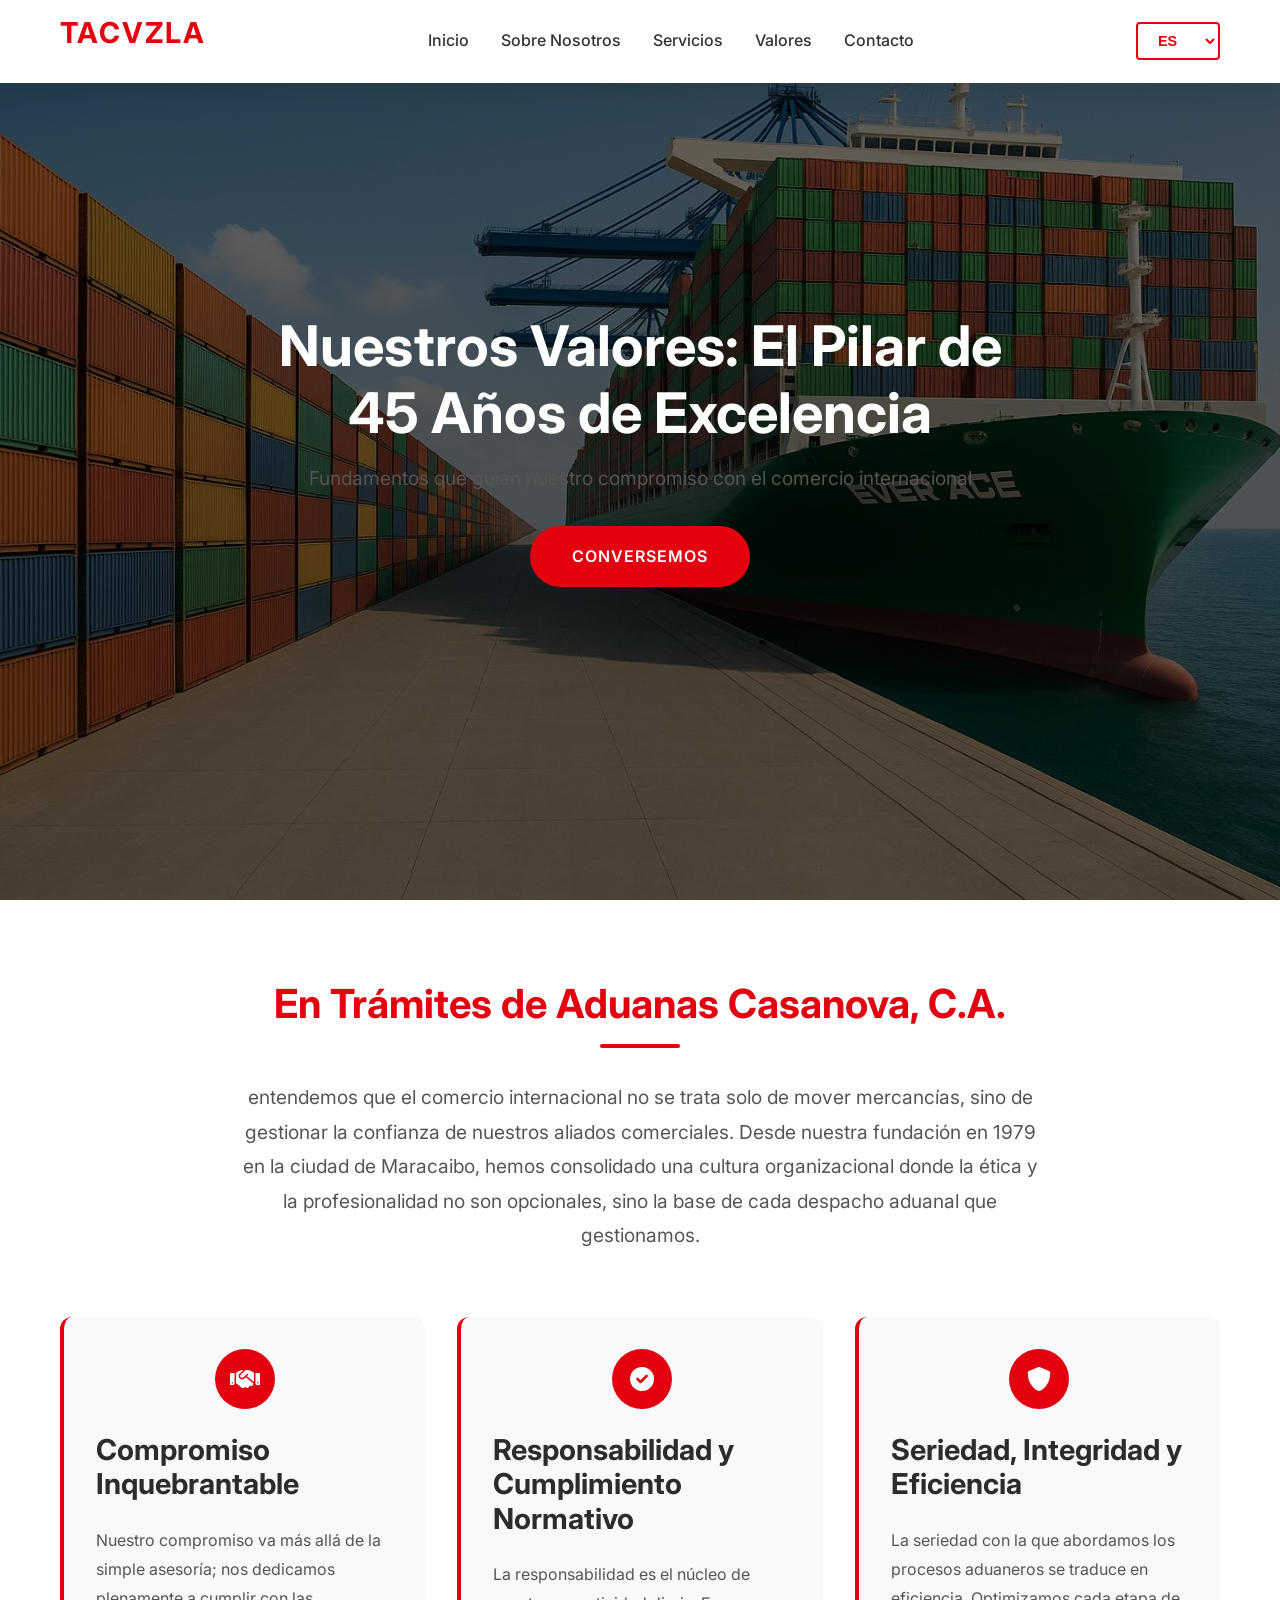
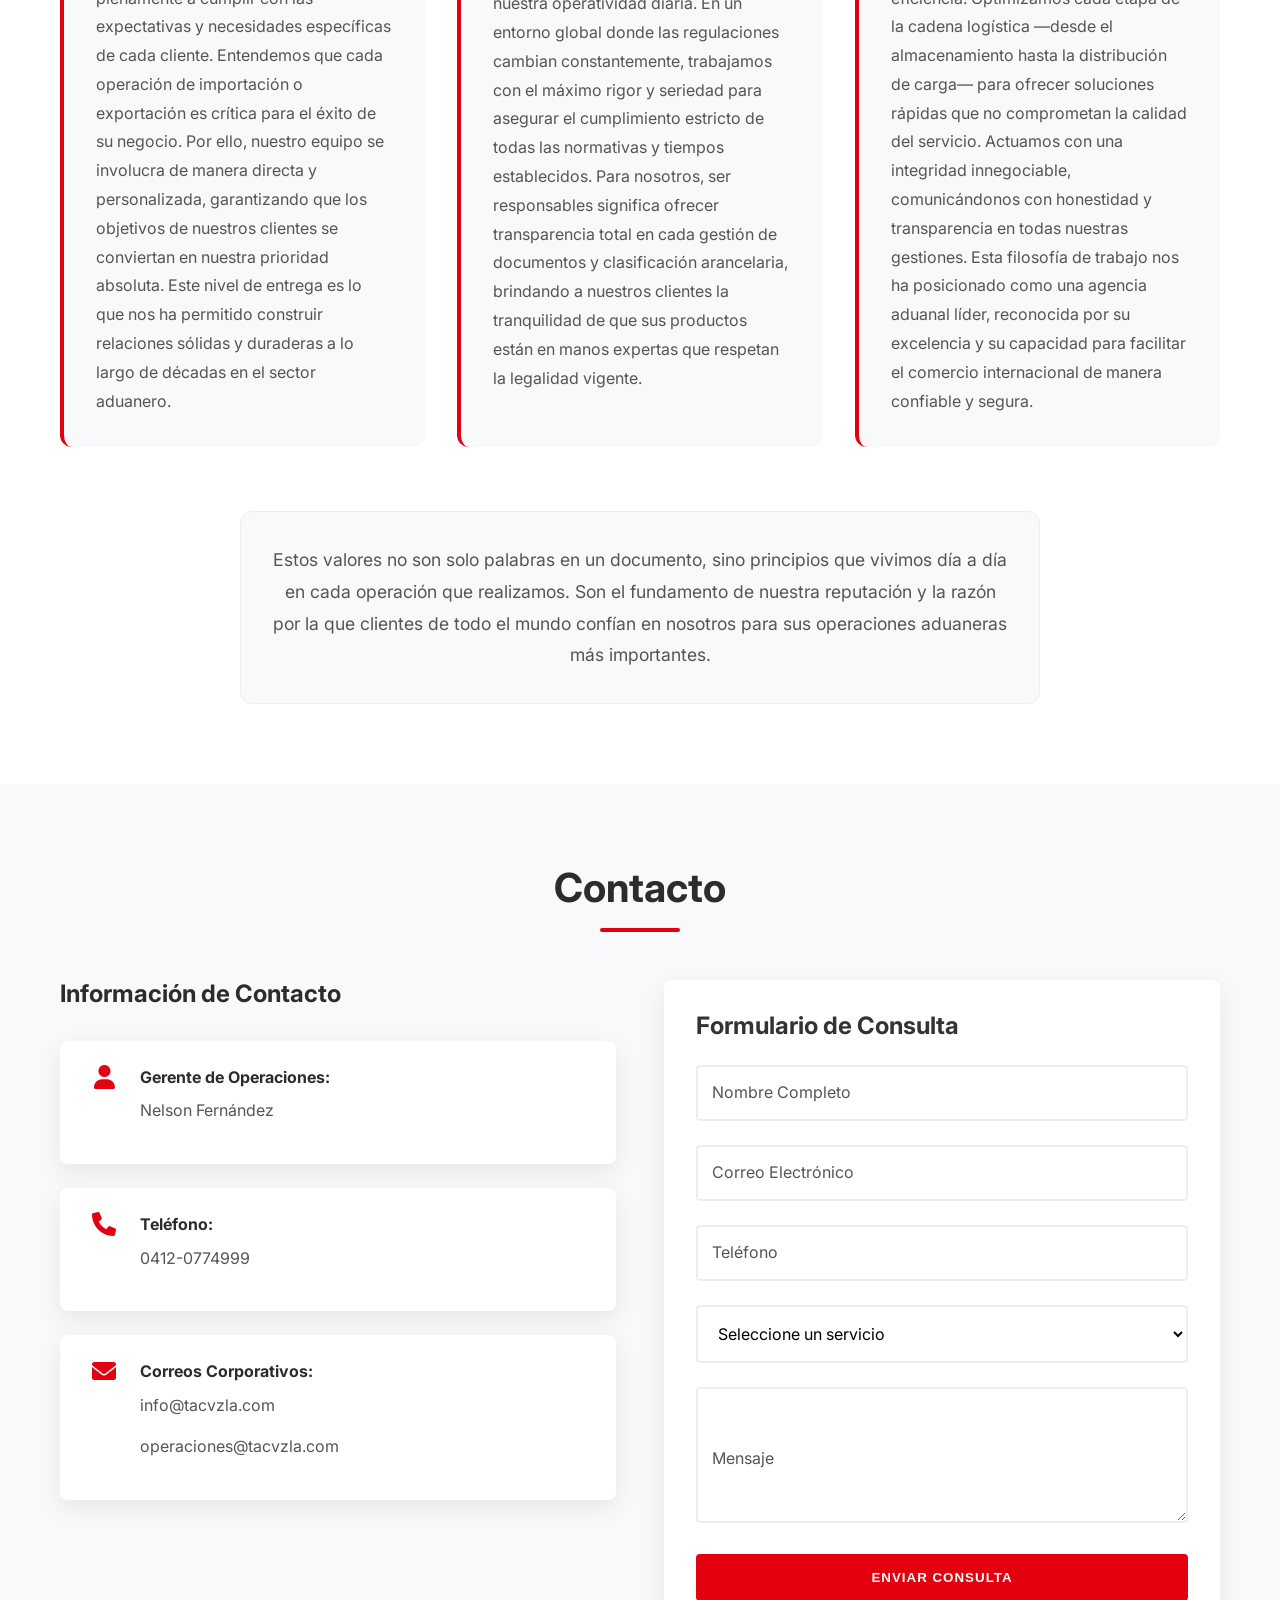
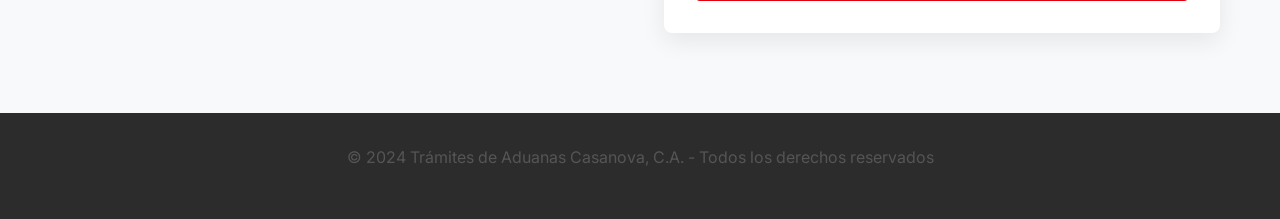
==== valores.html @ 2290479c "feat: add initial website implementation including core pages, styles, scripts, and assets." ====
<!DOCTYPE html>
<html lang="es">
<head>
    <meta charset="UTF-8">
    <meta name="viewport" content="width=device-width, initial-scale=1.0">
    <title>Nuestros Valores - Trámites de Aduanas Casanova, C.A.</title>
    <link rel="stylesheet" href="styles.css">
    <link href="https://fonts.googleapis.com/css2?family=Inter:wght@300;400;500;600;700&family=Noto+Sans+SC:wght@300;400;500;600;700&display=swap" rel="stylesheet">
    <link rel="stylesheet" href="https://cdnjs.cloudflare.com/ajax/libs/font-awesome/6.0.0/css/all.min.css">
</head>
<body>
    <!-- Header -->
    <header>
        <div class="container">
            <div class="logo">
                <h1>TACVZLA</h1>
            </div>
            <nav>
                <ul>
                    <li><a href="index.html">Inicio</a></li>
                    <li><a href="index.html#about">Sobre Nosotros</a></li>
                    <li><a href="index.html#services">Servicios</a></li>
                    <li><a href="valores.html" class="active">Valores</a></li>
                    <li><a href="index.html#contact">Contacto</a></li>
                </ul>
            </nav>
            <div class="language-selector">
                <select id="language-select">
                    <option value="es">ES</option>
                    <option value="en">EN</option>
                    <option value="zh">中文</option>
                </select>
            </div>
        </div>
    </header>

    <!-- Hero Section -->
    <section id="hero" class="hero">
        <!-- Background image layers for sliding effect -->
        <div class="hero-bg-layer active" style="background-image: url('img/hero01.jpg');"></div>
        <div class="hero-bg-layer next" style="background-image: url('img/hero02.jpg');"></div>
        <div class="hero-bg-layer" style="background-image: url('img/hero03.webp');"></div>
        
        <div class="hero-content">
            <h1 class="hero-title">Nuestros Valores: El Pilar de 45 Años de Excelencia</h1>
            <p class="hero-subtitle">Fundamentos que guían nuestro compromiso con el comercio internacional</p>
            <a href="index.html#contact" class="cta-button">Conversemos</a>
        </div>
    </section>

    <!-- Values Content Section -->
    <section id="values-content" class="values-content">
        <div class="container">
            <div class="values-intro">
                <h2>En Trámites de Aduanas Casanova, C.A.</h2>
                <p>entendemos que el comercio internacional no se trata solo de mover mercancías, sino de gestionar la confianza de nuestros aliados comerciales. Desde nuestra fundación en 1979 en la ciudad de Maracaibo, hemos consolidado una cultura organizacional donde la ética y la profesionalidad no son opcionales, sino la base de cada despacho aduanal que gestionamos.</p>
            </div>

            <div class="values-grid">
                <div class="value-card">
                    <div class="card-icon">
                        <i class="fas fa-handshake"></i>
                    </div>
                    <h3>Compromiso Inquebrantable</h3>
                    <p>Nuestro compromiso va más allá de la simple asesoría; nos dedicamos plenamente a cumplir con las expectativas y necesidades específicas de cada cliente. Entendemos que cada operación de importación o exportación es crítica para el éxito de su negocio. Por ello, nuestro equipo se involucra de manera directa y personalizada, garantizando que los objetivos de nuestros clientes se conviertan en nuestra prioridad absoluta. Este nivel de entrega es lo que nos ha permitido construir relaciones sólidas y duraderas a lo largo de décadas en el sector aduanero.</p>
                </div>

                <div class="value-card">
                    <div class="card-icon">
                        <i class="fas fa-check-circle"></i>
                    </div>
                    <h3>Responsabilidad y Cumplimiento Normativo</h3>
                    <p>La responsabilidad es el núcleo de nuestra operatividad diaria. En un entorno global donde las regulaciones cambian constantemente, trabajamos con el máximo rigor y seriedad para asegurar el cumplimiento estricto de todas las normativas y tiempos establecidos. Para nosotros, ser responsables significa ofrecer transparencia total en cada gestión de documentos y clasificación arancelaria, brindando a nuestros clientes la tranquilidad de que sus productos están en manos expertas que respetan la legalidad vigente.</p>
                </div>

                <div class="value-card">
                    <div class="card-icon">
                        <i class="fas fa-shield-alt"></i>
                    </div>
                    <h3>Seriedad, Integridad y Eficiencia</h3>
                    <p>La seriedad con la que abordamos los procesos aduaneros se traduce en eficiencia. Optimizamos cada etapa de la cadena logística —desde el almacenamiento hasta la distribución de carga— para ofrecer soluciones rápidas que no comprometan la calidad del servicio. Actuamos con una integridad innegociable, comunicándonos con honestidad y transparencia en todas nuestras gestiones. Esta filosofía de trabajo nos ha posicionado como una agencia aduanal líder, reconocida por su excelencia y su capacidad para facilitar el comercio internacional de manera confiable y segura.</p>
                </div>
            </div>

            <div class="values-footer">
                <p>Estos valores no son solo palabras en un documento, sino principios que vivimos día a día en cada operación que realizamos. Son el fundamento de nuestra reputación y la razón por la que clientes de todo el mundo confían en nosotros para sus operaciones aduaneras más importantes.</p>
            </div>
        </div>
    </section>

    <!-- Contact Section -->
    <section id="contact" class="contact">
        <div class="container">
            <h2 class="section-title">Contacto</h2>
            <div class="contact-grid">
                <div class="contact-info">
                    <h3>Información de Contacto</h3>
                    <div class="contact-item">
                        <i class="fas fa-user"></i>
                        <div>
                            <strong>Gerente de Operaciones:</strong>
                            <p>Nelson Fernández</p>
                        </div>
                    </div>
                    <div class="contact-item">
                        <i class="fas fa-phone"></i>
                        <div>
                            <strong>Teléfono:</strong>
                            <p>0412-0774999</p>
                        </div>
                    </div>
                    <div class="contact-item">
                        <i class="fas fa-envelope"></i>
                        <div>
                            <strong>Correos Corporativos:</strong>
                            <p>info@tacvzla.com</p>
                            <p>operaciones@tacvzla.com</p>
                        </div>
                    </div>
                </div>
                <div class="contact-form">
                    <h3>Formulario de Consulta</h3>
                    <form id="contactForm">
                        <div class="form-group">
                            <input type="text" id="name" name="name" placeholder=" " required>
                            <label for="name">Nombre Completo</label>
                        </div>
                        <div class="form-group">
                            <input type="email" id="email" name="email" placeholder=" " required>
                            <label for="email">Correo Electrónico</label>
                        </div>
                        <div class="form-group">
                            <input type="tel" id="phone" name="phone" placeholder=" ">
                            <label for="phone">Teléfono</label>
                        </div>
                        <div class="form-group">
                            <select id="service" name="service" required>
                                <option value="" disabled selected>Seleccione un servicio</option>
                                <option value="customs">Despacho Aduanal</option>
                                <option value="logistics">Coordinación Logística</option>
                                <option value="documents">Gestión de Documentos</option>
                                <option value="classification">Clasificación Arancelaria</option>
                                <option value="regulations">Asesoría en Normativa</option>
                                <option value="personalized">Asesoría Personalizada</option>
                            </select>
                        </div>
                        <div class="form-group">
                            <textarea id="message" name="message" rows="5" placeholder=" " required></textarea>
                            <label for="message">Mensaje</label>
                        </div>
                        <button type="submit" class="submit-btn">Enviar Consulta</button>
                    </form>
                </div>
            </div>
        </div>
    </section>

    <!-- Footer -->
    <footer>
        <div class="container">
            <p>&copy; 2024 Trámites de Aduanas Casanova, C.A. - Todos los derechos reservados</p>
        </div>
    </footer>

    <script src="script.js"></script>
</body>
</html>
---- styles.css ----
/* CSS Variables for Color Scheme */
:root {
    --primary-red: #e3000f;
    --primary-red-dark: #b3000b;
    --secondary-gray: #666666;
    --light-gray: #f8f9fa;
    --dark-gray: #2c2c2c;
    --white: #ffffff;
    --text-color: #333333;
    --text-light: #555555;
    --shadow: 0 8px 24px rgba(0, 0, 0, 0.08);
    --transition: all 0.3s ease;
}

/* Chinese font support */
body[lang="zh"] {
    font-family: 'Noto Sans SC', 'PingFang SC', 'Microsoft YaHei', sans-serif;
}

/* Base Styles */
* {
    margin: 0;
    padding: 0;
    box-sizing: border-box;
}

body {
    font-family: 'Inter', -apple-system, BlinkMacSystemFont, 'Segoe UI', Roboto, sans-serif;
    line-height: 1.6;
    color: var(--text-color);
    background-color: var(--white);
}

.container {
    max-width: 1200px;
    margin: 0 auto;
    padding: 0 20px;
}

/* Typography */
h1, h2, h3, h4, h5, h6 {
    font-weight: 700;
    line-height: 1.2;
    margin-bottom: 1rem;
}

h1 {
    font-size: 2.5rem;
}

h2 {
    font-size: 2rem;
    text-align: center;
    margin-bottom: 3rem;
    position: relative;
}

h2::after {
    content: '';
    display: block;
    width: 80px;
    height: 4px;
    background-color: var(--primary-red);
    margin: 1rem auto;
    border-radius: 2px;
}

h3 {
    font-size: 1.5rem;
    margin-bottom: 1.5rem;
}

p {
    margin-bottom: 1rem;
    color: var(--text-light);
}

/* Header */
header {
    background-color: var(--white);
    box-shadow: var(--shadow);
    position: fixed;
    top: 0;
    width: 100%;
    z-index: 1000;
    transition: var(--transition);
}

header.scrolled {
    background-color: rgba(255, 255, 255, 0.95);
    backdrop-filter: blur(10px);
}

header .container {
    display: flex;
    justify-content: space-between;
    align-items: center;
    padding: 1rem 20px;
}

.logo h1 {
    color: var(--primary-red);
    font-size: 1.8rem;
    letter-spacing: 2px;
    text-transform: uppercase;
}

nav ul {
    display: flex;
    list-style: none;
    gap: 2rem;
}

nav ul li a {
    text-decoration: none;
    color: var(--text-color);
    font-weight: 500;
    transition: var(--transition);
    position: relative;
}

nav ul li a:hover {
    color: var(--primary-red);
}

nav ul li a::after {
    content: '';
    position: absolute;
    bottom: -5px;
    left: 0;
    width: 0;
    height: 2px;
    background-color: var(--primary-red);
    transition: var(--transition);
}

nav ul li a:hover::after {
    width: 100%;
}

.language-selector select {
    background-color: var(--white);
    border: 2px solid var(--primary-red);
    color: var(--primary-red);
    padding: 0.5rem 1rem;
    border-radius: 4px;
    font-weight: 600;
    cursor: pointer;
    transition: var(--transition);
    font-size: 0.9rem;
}

.language-selector select:hover {
    background-color: var(--primary-red);
    color: var(--white);
}

/* Hero Section */
.hero {
    height: 100vh;
    background-size: cover;
    background-position: center;
    display: flex;
    align-items: center;
    justify-content: center;
    text-align: center;
    color: var(--white);
    position: relative;
    overflow: hidden;
}

.hero::before {
    content: '';
    position: absolute;
    top: 0;
    left: 0;
    width: 100%;
    height: 100%;
    background: linear-gradient(rgba(0, 0, 0, 0.6), rgba(0, 0, 0, 0.6));
    z-index: 1;
    transition: opacity 1.5s ease-in-out;
}

.hero-content {
    max-width: 800px;
    z-index: 2;
    position: relative;
}

/* Background image layers for sliding effect */
.hero-bg-layer {
    position: absolute;
    top: 0;
    left: 0;
    width: 100%;
    height: 100%;
    background-size: cover;
    background-position: center;
    opacity: 0;
    transition: opacity 1.5s ease-in-out;
    z-index: 0;
}

.hero-bg-layer.active {
    opacity: 1;
}

.hero-content {
    max-width: 800px;
    z-index: 2;
}

.hero-title {
    font-size: 3.5rem;
    margin-bottom: 1rem;
    animation: fadeInUp 1s ease;
}

.hero-subtitle {
    font-size: 1.2rem;
    margin-bottom: 2rem;
    animation: fadeInUp 1s ease 0.2s both;
}

.cta-button {
    display: inline-block;
    background-color: var(--primary-red);
    color: var(--white);
    padding: 1rem 2.5rem;
    text-decoration: none;
    border-radius: 50px;
    font-weight: 600;
    text-transform: uppercase;
    letter-spacing: 1px;
    transition: var(--transition);
    animation: fadeInUp 1s ease 0.4s both;
    border: 2px solid var(--primary-red);
}

.cta-button:hover {
    background-color: transparent;
    color: var(--primary-red);
    transform: translateY(-2px);
    box-shadow: 0 10px 20px rgba(195, 0, 16, 0.3);
}

/* Sections */
section {
    padding: 80px 0;
}

.section-title {
    font-size: 2.5rem;
    color: var(--dark-gray);
}

/* About Section */
.about {
    background-color: var(--light-gray);
}

.about-grid {
    display: grid;
    grid-template-columns: repeat(auto-fit, minmax(300px, 1fr));
    gap: 2rem;
}

.about-card {
    background-color: var(--white);
    padding: 2.5rem;
    border-radius: 12px;
    box-shadow: var(--shadow);
    transition: var(--transition);
    text-align: center;
    border: 1px solid rgba(0,0,0,0.03);
}

.about-card:hover {
    transform: translateY(-8px);
    box-shadow: 0 15px 35px rgba(0, 0, 0, 0.1);
}

.card-icon {
    width: 60px;
    height: 60px;
    background-color: var(--primary-red);
    border-radius: 50%;
    display: flex;
    align-items: center;
    justify-content: center;
    margin: 0 auto 1.5rem;
}

.card-icon i {
    color: var(--white);
    font-size: 1.5rem;
}

/* Services Section */
.services-grid {
    display: grid;
    grid-template-columns: repeat(auto-fit, minmax(350px, 1fr));
    gap: 2rem;
}

.service-card {
    background-color: var(--white);
    border: 1px solid rgba(0,0,0,0.05);
    border-radius: 12px;
    overflow: hidden;
    transition: var(--transition);
    box-shadow: var(--shadow);
}

.service-card:hover {
    transform: translateY(-8px);
    box-shadow: 0 20px 40px rgba(0, 0, 0, 0.12);
    border-color: rgba(227, 0, 15, 0.3);
}

.card-header {
    background-color: var(--primary-red);
    color: var(--white);
    padding: 1.5rem;
    display: flex;
    align-items: center;
    gap: 1rem;
}

.card-header .card-icon {
    width: 40px;
    height: 40px;
    background-color: rgba(255, 255, 255, 0.2);
    border-radius: 50%;
    display: flex;
    align-items: center;
    justify-content: center;
}

.card-header .card-icon i {
    font-size: 1.2rem;
}

.service-card p {
    padding: 1.5rem;
    margin-bottom: 0;
}

/* Values Section */
.values {
    background-color: var(--dark-gray);
    color: var(--white);
    padding: 40px 0;
}

.values .container {
    text-align: center;
}

.values-grid {
    display: grid;
    grid-template-columns: repeat(5, 1fr);
    gap: 2rem;
    justify-items: center;
}

.value-item {
    display: flex;
    flex-direction: column;
    align-items: center;
    width: 100%;
    max-width: 150px;
}



.value-icon {
    width: 60px;
    height: 60px;
    background-color: var(--primary-red);
    border-radius: 50%;
    display: flex;
    align-items: center;
    justify-content: center;
    margin: 0 auto 1rem;
}

.value-icon i {
    color: var(--white);
    font-size: 1.5rem;
}

/* Values Content Section for valores.html */
.values-content {
    background-color: var(--white);
    padding: 80px 0;
}

.values-intro {
    text-align: center;
    max-width: 800px;
    margin: 0 auto 4rem;
}

.values-intro h2 {
    color: var(--primary-red);
    font-size: 2.5rem;
    margin-bottom: 2rem;
    position: relative;
}

.values-intro h2::after {
    background-color: var(--primary-red);
}

.values-intro p {
    font-size: 1.2rem;
    color: var(--text-light);
    line-height: 1.8;
}

.values-grid {
    display: grid;
    grid-template-columns: repeat(auto-fit, minmax(300px, 1fr));
    gap: 2rem;
    margin-bottom: 4rem;
}

.value-card {
    background-color: var(--light-gray);
    padding: 2rem;
    border-radius: 12px;
    transition: var(--transition);
    border-left: 4px solid var(--primary-red);
}

.value-card:hover {
    transform: translateY(-5px);
    box-shadow: 0 10px 25px rgba(0, 0, 0, 0.1);
    background-color: var(--white);
}

.value-card .card-icon {
    width: 60px;
    height: 60px;
    background-color: var(--primary-red);
    border-radius: 50%;
    display: flex;
    align-items: center;
    justify-content: center;
    margin: 0 auto 1.5rem;
}

.value-card .card-icon i {
    color: var(--white);
    font-size: 1.5rem;
}

.value-card h3 {
    color: var(--dark-gray);
    margin-bottom: 1.5rem;
    font-size: 1.8rem;
}

.value-card p {
    color: var(--text-light);
    line-height: 1.8;
    margin-bottom: 0;
}

.values-footer {
    text-align: center;
    max-width: 800px;
    margin: 0 auto;
    padding: 2rem;
    background-color: var(--light-gray);
    border-radius: 12px;
    border: 1px solid #eee;
}

.values-footer p {
    font-size: 1.1rem;
    color: var(--text-light);
    line-height: 1.8;
    margin-bottom: 0;
}

/* Contact Section */
.contact {
    background-color: var(--light-gray);
}

.contact-grid {
    display: grid;
    grid-template-columns: 1fr 1fr;
    gap: 3rem;
}

.contact-info h3 {
    color: var(--dark-gray);
    margin-bottom: 2rem;
}

.contact-item {
    display: flex;
    gap: 1rem;
    margin-bottom: 1.5rem;
    background-color: var(--white);
    padding: 1.5rem;
    border-radius: 8px;
    box-shadow: var(--shadow);
}

.contact-item i {
    color: var(--primary-red);
    font-size: 1.5rem;
    width: 40px;
    text-align: center;
}

.contact-item strong {
    color: var(--dark-gray);
    display: block;
    margin-bottom: 0.5rem;
}

/* Contact Form */
.contact-form {
    background-color: var(--white);
    padding: 2rem;
    border-radius: 8px;
    box-shadow: var(--shadow);
}

.form-group {
    margin-bottom: 1.5rem;
    position: relative;
}

.form-group input,
.form-group select,
.form-group textarea {
    width: 100%;
    padding: 1rem;
    border: 2px solid #eee;
    border-radius: 4px;
    font-family: inherit;
    font-size: 1rem;
    transition: var(--transition);
    background-color: transparent;
}

.form-group input:focus,
.form-group select:focus,
.form-group textarea:focus {
    outline: none;
    border-color: var(--primary-red);
    box-shadow: 0 0 0 3px rgba(195, 0, 16, 0.1);
}

.form-group label {
    position: absolute;
    left: 1rem;
    top: 50%;
    transform: translateY(-50%);
    color: var(--text-light);
    pointer-events: none;
    transition: var(--transition);
    background-color: var(--white);
    padding: 0 0.5rem;
    margin-left: -0.5rem;
}

.form-group input:focus + label,
.form-group textarea:focus + label,
.form-group select:focus + label,
.form-group input:not(:placeholder-shown) + label,
.form-group textarea:not(:placeholder-shown) + label {
    top: -10px;
    left: 1rem;
    font-size: 0.8rem;
    color: var(--primary-red);
}

.submit-btn {
    background-color: var(--primary-red);
    color: var(--white);
    border: none;
    padding: 1rem 2rem;
    border-radius: 4px;
    font-weight: 600;
    cursor: pointer;
    transition: var(--transition);
    width: 100%;
    text-transform: uppercase;
    letter-spacing: 1px;
}

.submit-btn:hover {
    background-color: var(--primary-red-dark);
    transform: translateY(-2px);
}

/* Footer */
footer {
    background-color: var(--dark-gray);
    color: var(--white);
    text-align: center;
    padding: 2rem 0;
}

/* Experiencia Banner */
.experiencia-banner {
    display: flex;
    align-items: center;
    background: linear-gradient(135deg, #ffffff 0%, #f0f0f0 100%);
    border-radius: 16px;
    margin-top: 4rem;
    padding: 3rem;
    box-shadow: var(--shadow);
    gap: 3rem;
    border: 1px solid rgba(0,0,0,0.05);
    position: relative;
    overflow: hidden;
}

.experiencia-banner::before {
    content: '';
    position: absolute;
    top: 0;
    left: 0;
    width: 6px;
    height: 100%;
    background-color: var(--primary-red);
}

.experiencia-content {
    flex: 1;
}

.experiencia-content h3 {
    color: var(--primary-red);
    font-size: 2rem;
    margin-bottom: 1rem;
}

.experiencia-content p {
    font-size: 1.1rem;
    line-height: 1.8;
    margin-bottom: 0;
    color: var(--text-color);
}

.experiencia-badge {
    background-color: var(--white);
    border: 4px solid #d4af37; /* Gold accent */
    border-radius: 50%;
    width: 160px;
    height: 160px;
    display: flex;
    flex-direction: column;
    align-items: center;
    justify-content: center;
    box-shadow: 0 10px 25px rgba(212, 175, 55, 0.3);
    flex-shrink: 0;
}

.badge-number {
    font-size: 4rem;
    font-weight: 800;
    color: var(--dark-gray);
    line-height: 1;
}

.badge-text {
    font-size: 1rem;
    font-weight: 700;
    color: var(--primary-red);
    letter-spacing: 2px;
}

/* Animations */
@keyframes fadeInUp {
    from {
        opacity: 0;
        transform: translateY(30px);
    }
    to {
        opacity: 1;
        transform: translateY(0);
    }
}

/* Responsive Design */
@media (max-width: 768px) {
    header .container {
        flex-direction: column;
        padding: 1rem;
    }
    
    nav ul {
        margin: 1rem 0;
        gap: 1rem;
    }
    
    .hero-title {
        font-size: 2.5rem;
    }
    
    .contact-grid {
        grid-template-columns: 1fr;
    }
    
    .service-card {
        margin-bottom: 1rem;
    }
    
    .values-grid {
        grid-template-columns: repeat(2, 1fr);
        gap: 2rem 1rem;
    }
}

/* Scroll behavior */
html {
    scroll-behavior: smooth;
}

/* Language-specific styles */
body[lang="zh"] .hero-title {
    font-size: 3rem;
    line-height: 1.3;
}

body[lang="zh"] h2 {
    font-size: 1.8rem;
}

body[lang="zh"] .section-title {
    font-size: 2rem;
}
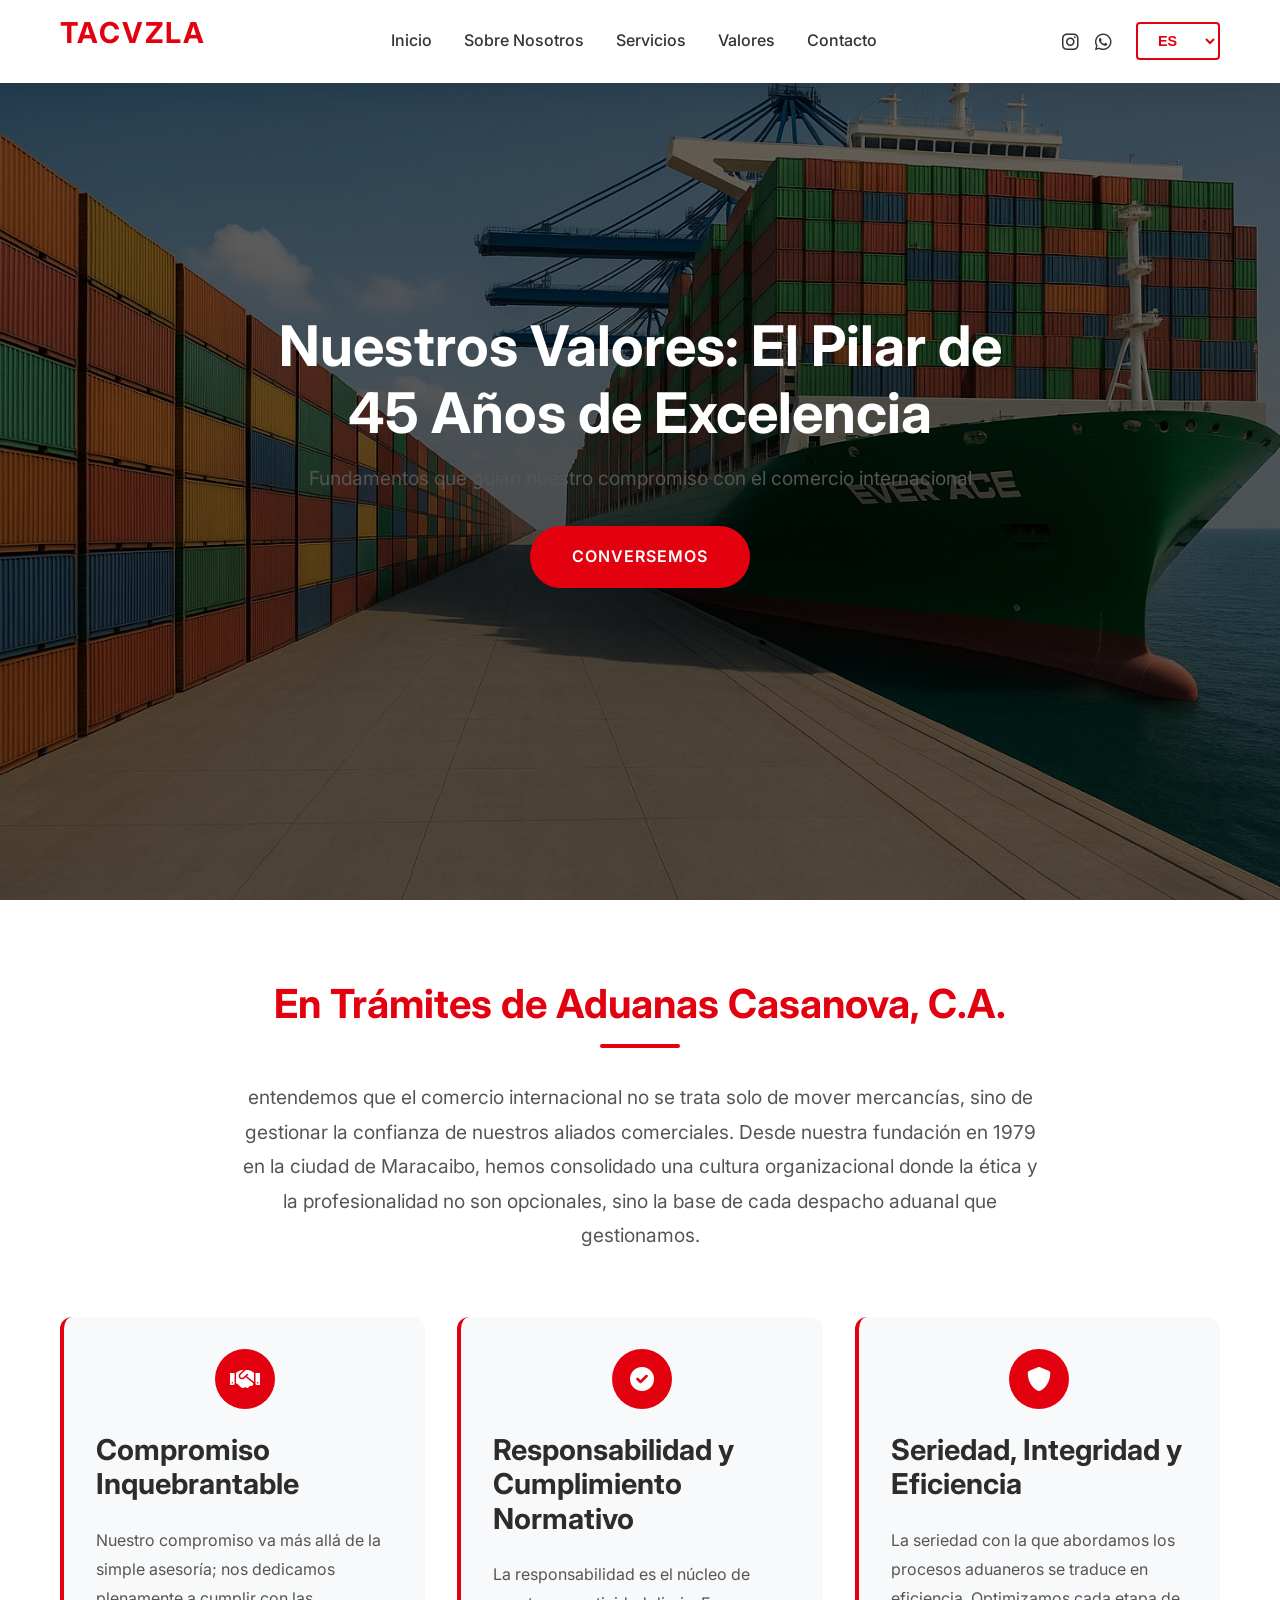
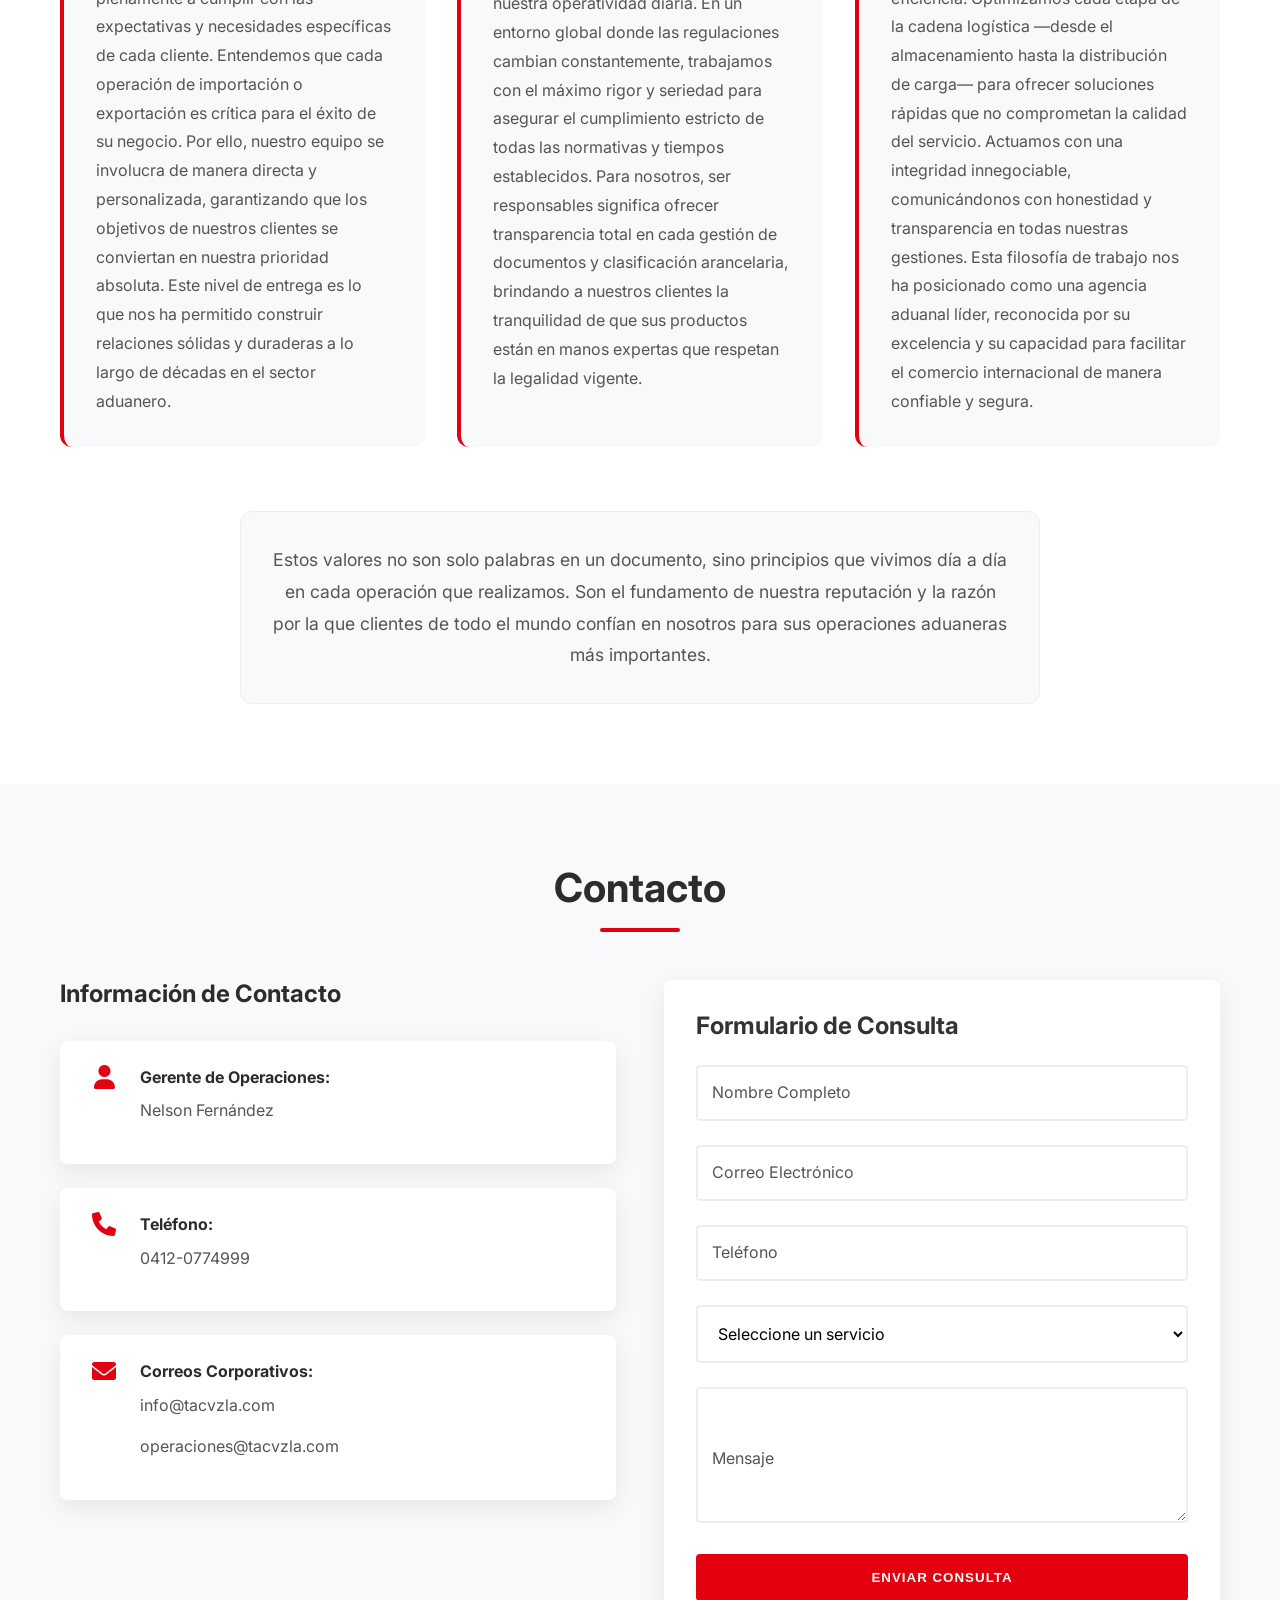
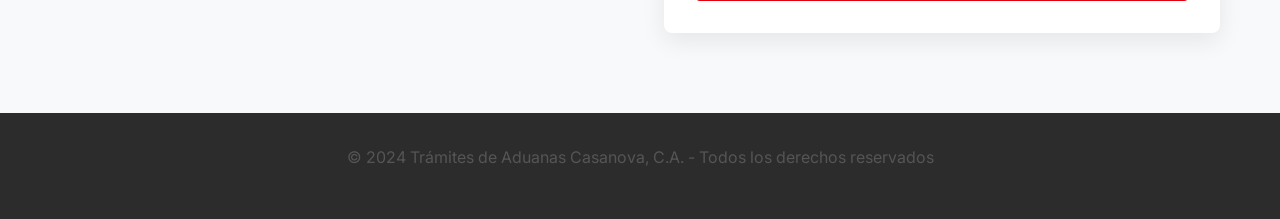
==== commit a403479d: "retoque de header y fondo de nuestros valores" ====
--- a/valores.html
+++ b/valores.html
@@ -24,12 +24,18 @@
                     <li><a href="index.html#contact">Contacto</a></li>
                 </ul>
             </nav>
-            <div class="language-selector">
-                <select id="language-select">
-                    <option value="es">ES</option>
-                    <option value="en">EN</option>
-                    <option value="zh">中文</option>
-                </select>
+            <div class="header-actions">
+                <div class="social-links">
+                    <a href="https://instagram.com/tacvzla" target="_blank" class="social-icon" aria-label="Instagram"><i class="fab fa-instagram"></i></a>
+                    <a href="https://wa.me/584120774999" target="_blank" class="social-icon" aria-label="WhatsApp"><i class="fab fa-whatsapp"></i></a>
+                </div>
+                <div class="language-selector">
+                    <select id="language-select">
+                        <option value="es">ES</option>
+                        <option value="en">EN</option>
+                        <option value="zh">中文</option>
+                    </select>
+                </div>
             </div>
         </div>
     </header>
--- a/styles.css
+++ b/styles.css
@@ -138,6 +138,33 @@
     width: 100%;
 }
 
+.header-actions {
+    display: flex;
+    align-items: center;
+    gap: 1.5rem;
+}
+
+.social-links {
+    display: flex;
+    align-items: center;
+    gap: 1rem;
+}
+
+.social-icon {
+    color: var(--text-color);
+    font-size: 1.2rem;
+    transition: var(--transition);
+    display: flex;
+    align-items: center;
+    justify-content: center;
+    text-decoration: none;
+}
+
+.social-icon:hover {
+    color: var(--primary-red);
+    transform: translateY(-2px);
+}
+
 .language-selector select {
     background-color: var(--white);
     border: 2px solid var(--primary-red);
@@ -349,8 +376,16 @@
 /* Values Section */
 .values {
     background-color: var(--dark-gray);
-    color: var(--white);
-    padding: 40px 0;
+    background-image: linear-gradient(rgba(0, 0, 0, 0.75), rgba(0, 0, 0, 0.75)), url('img/fondo01.jpeg');
+    background-size: cover;
+    background-position: center;
+    background-attachment: fixed;
+    color: var(--white);
+    padding: 60px 0;
+}
+
+.values .section-title {
+    color: var(--white);
 }
 
 .values .container {
@@ -693,14 +728,32 @@
 
 /* Responsive Design */
 @media (max-width: 768px) {
+    header {
+        position: relative;
+    }
+
+    .hero {
+        height: auto;
+        min-height: calc(100vh - 200px);
+        padding: 80px 20px;
+    }
+
     header .container {
         flex-direction: column;
         padding: 1rem;
     }
     
+    .header-actions {
+        margin-top: 0.5rem;
+        flex-direction: row;
+        gap: 1.5rem;
+    }
+
     nav ul {
         margin: 1rem 0;
         gap: 1rem;
+        flex-wrap: wrap;
+        justify-content: center;
     }
     
     .hero-title {
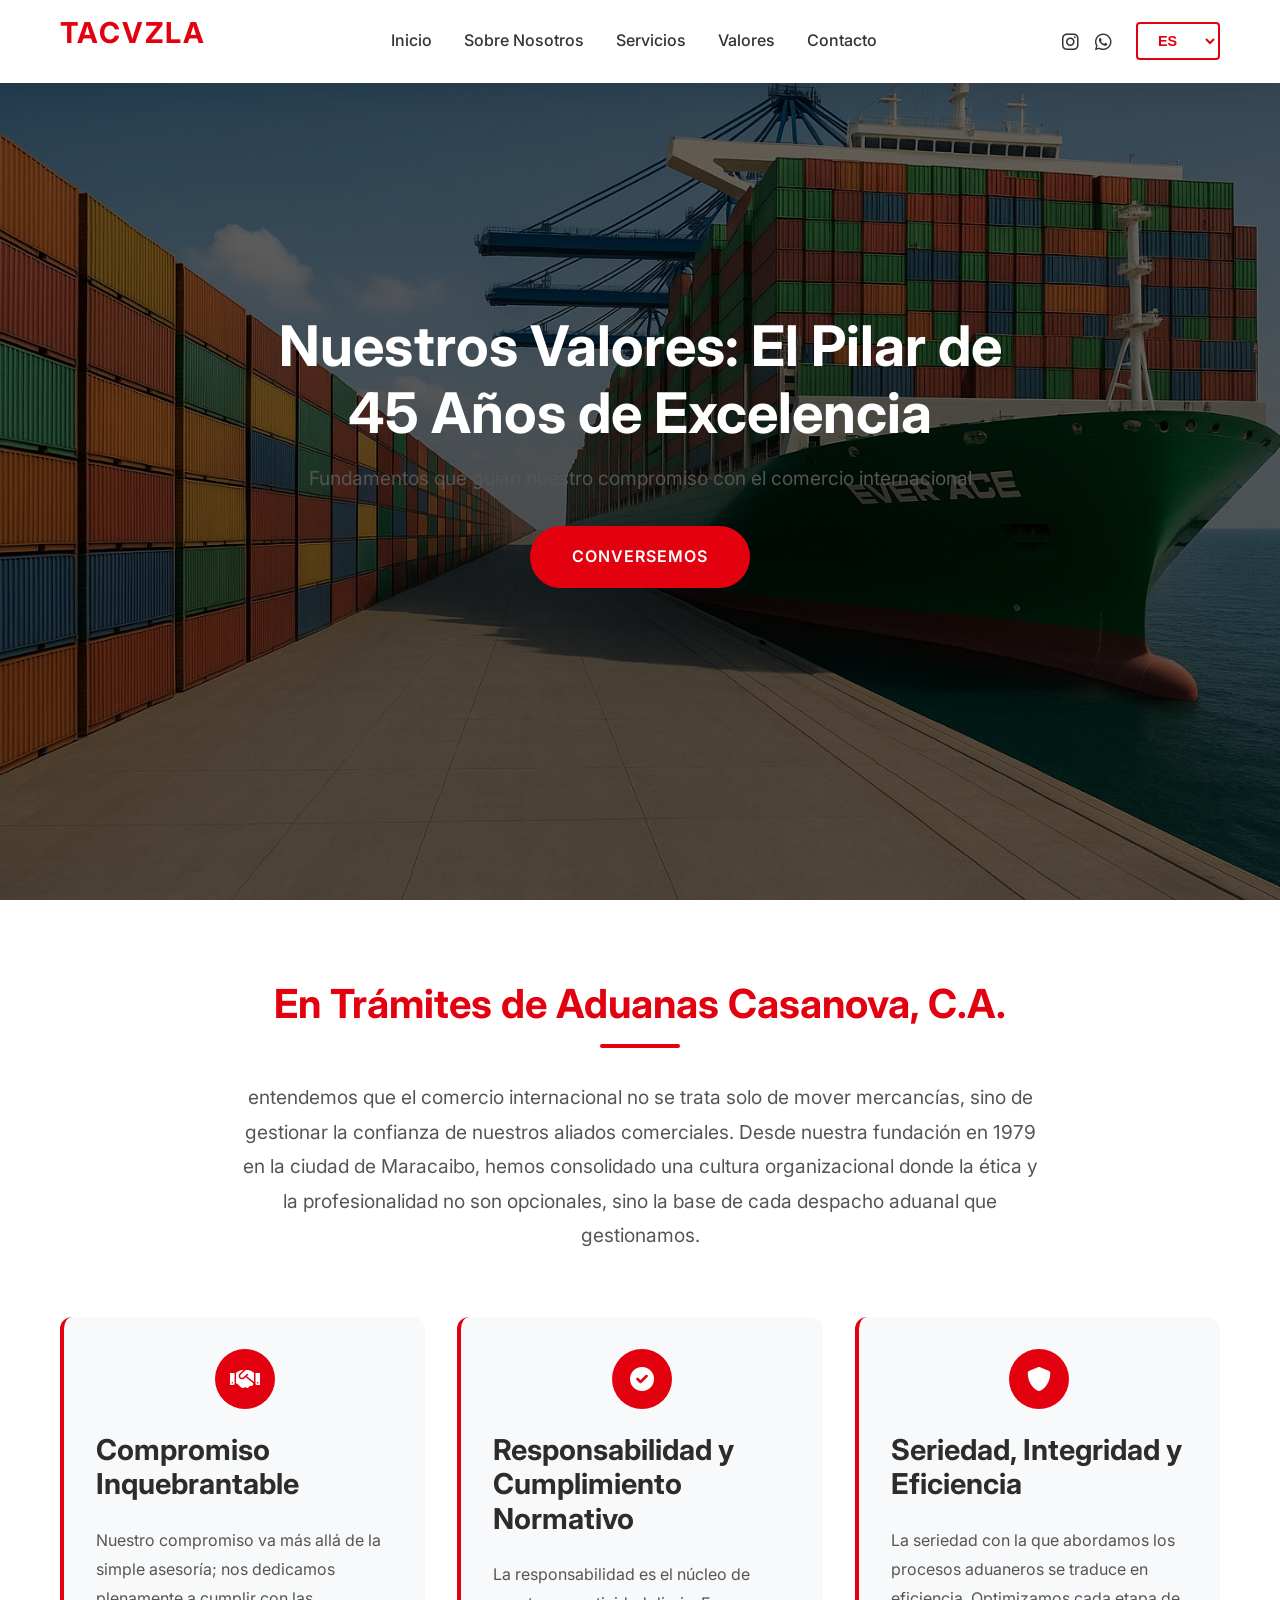
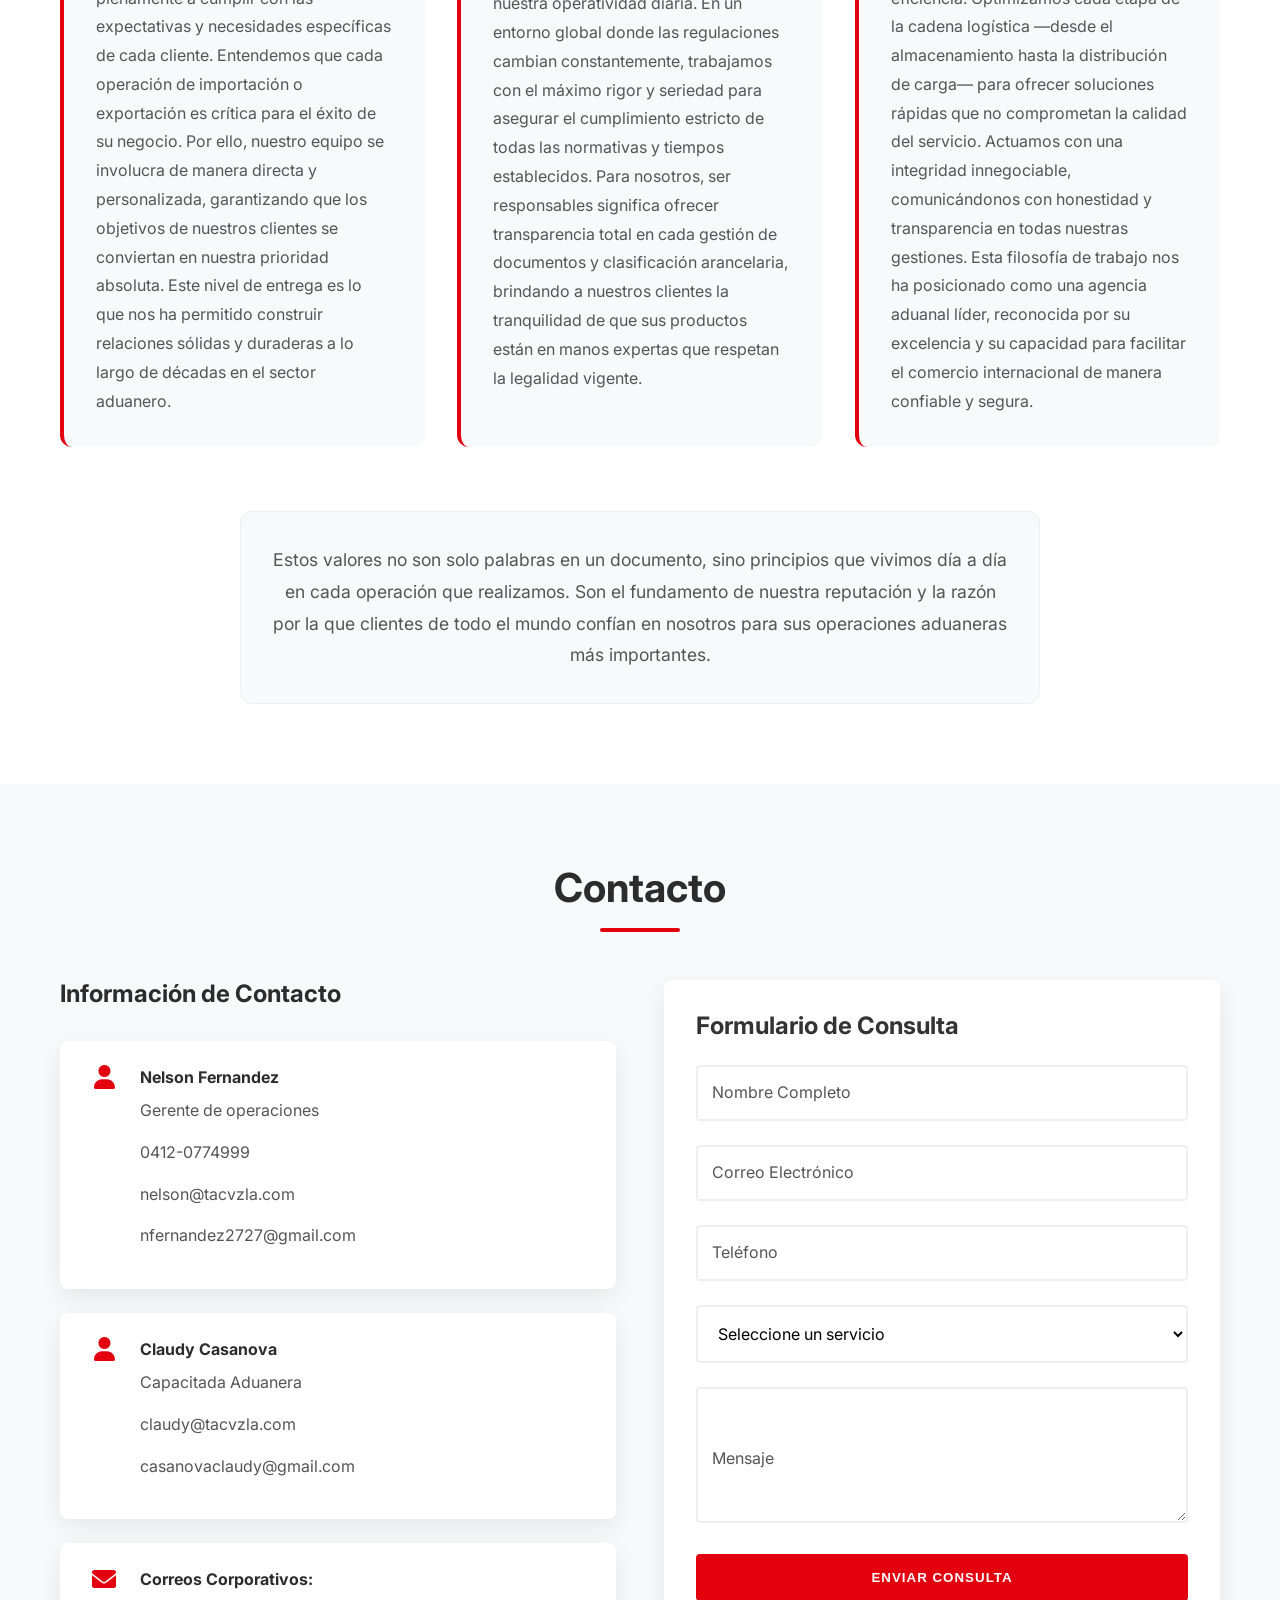
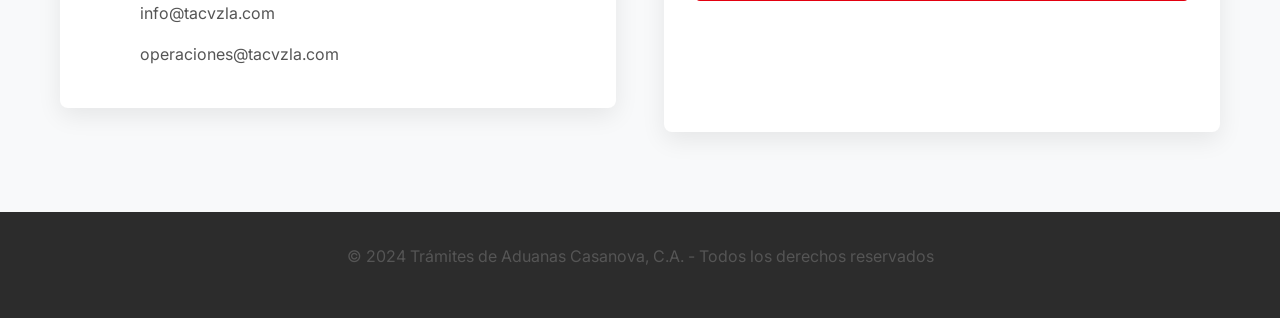
==== commit 51b72f33: "actualizacion seccion contactos" ====
--- a/valores.html
+++ b/valores.html
@@ -104,15 +104,20 @@
                     <div class="contact-item">
                         <i class="fas fa-user"></i>
                         <div>
-                            <strong>Gerente de Operaciones:</strong>
-                            <p>Nelson Fernández</p>
+                            <strong>Nelson Fernandez</strong>
+                            <p>Gerente de operaciones</p>
+                            <p>0412-0774999</p>
+                            <p>nelson@tacvzla.com</p>
+                            <p>nfernandez2727@gmail.com</p>
                         </div>
                     </div>
                     <div class="contact-item">
-                        <i class="fas fa-phone"></i>
+                        <i class="fas fa-user"></i>
                         <div>
-                            <strong>Teléfono:</strong>
-                            <p>0412-0774999</p>
+                            <strong>Claudy Casanova</strong>
+                            <p>Capacitada Aduanera</p>
+                            <p>claudy@tacvzla.com</p>
+                            <p>casanovaclaudy@gmail.com</p>
                         </div>
                     </div>
                     <div class="contact-item">
--- a/styles.css
+++ b/styles.css
@@ -772,6 +772,31 @@
         grid-template-columns: repeat(2, 1fr);
         gap: 2rem 1rem;
     }
+
+    .experiencia-banner {
+        flex-direction: column;
+        padding: 2.5rem 1.5rem;
+        text-align: center;
+        gap: 0;
+    }
+
+    .experiencia-content {
+        display: contents;
+    }
+
+    .experiencia-content h3 {
+        order: 1;
+        margin-bottom: 1.5rem;
+    }
+
+    .experiencia-badge {
+        order: 2;
+        margin-bottom: 1.5rem;
+    }
+
+    .experiencia-content p {
+        order: 3;
+    }
 }
 
 /* Scroll behavior */
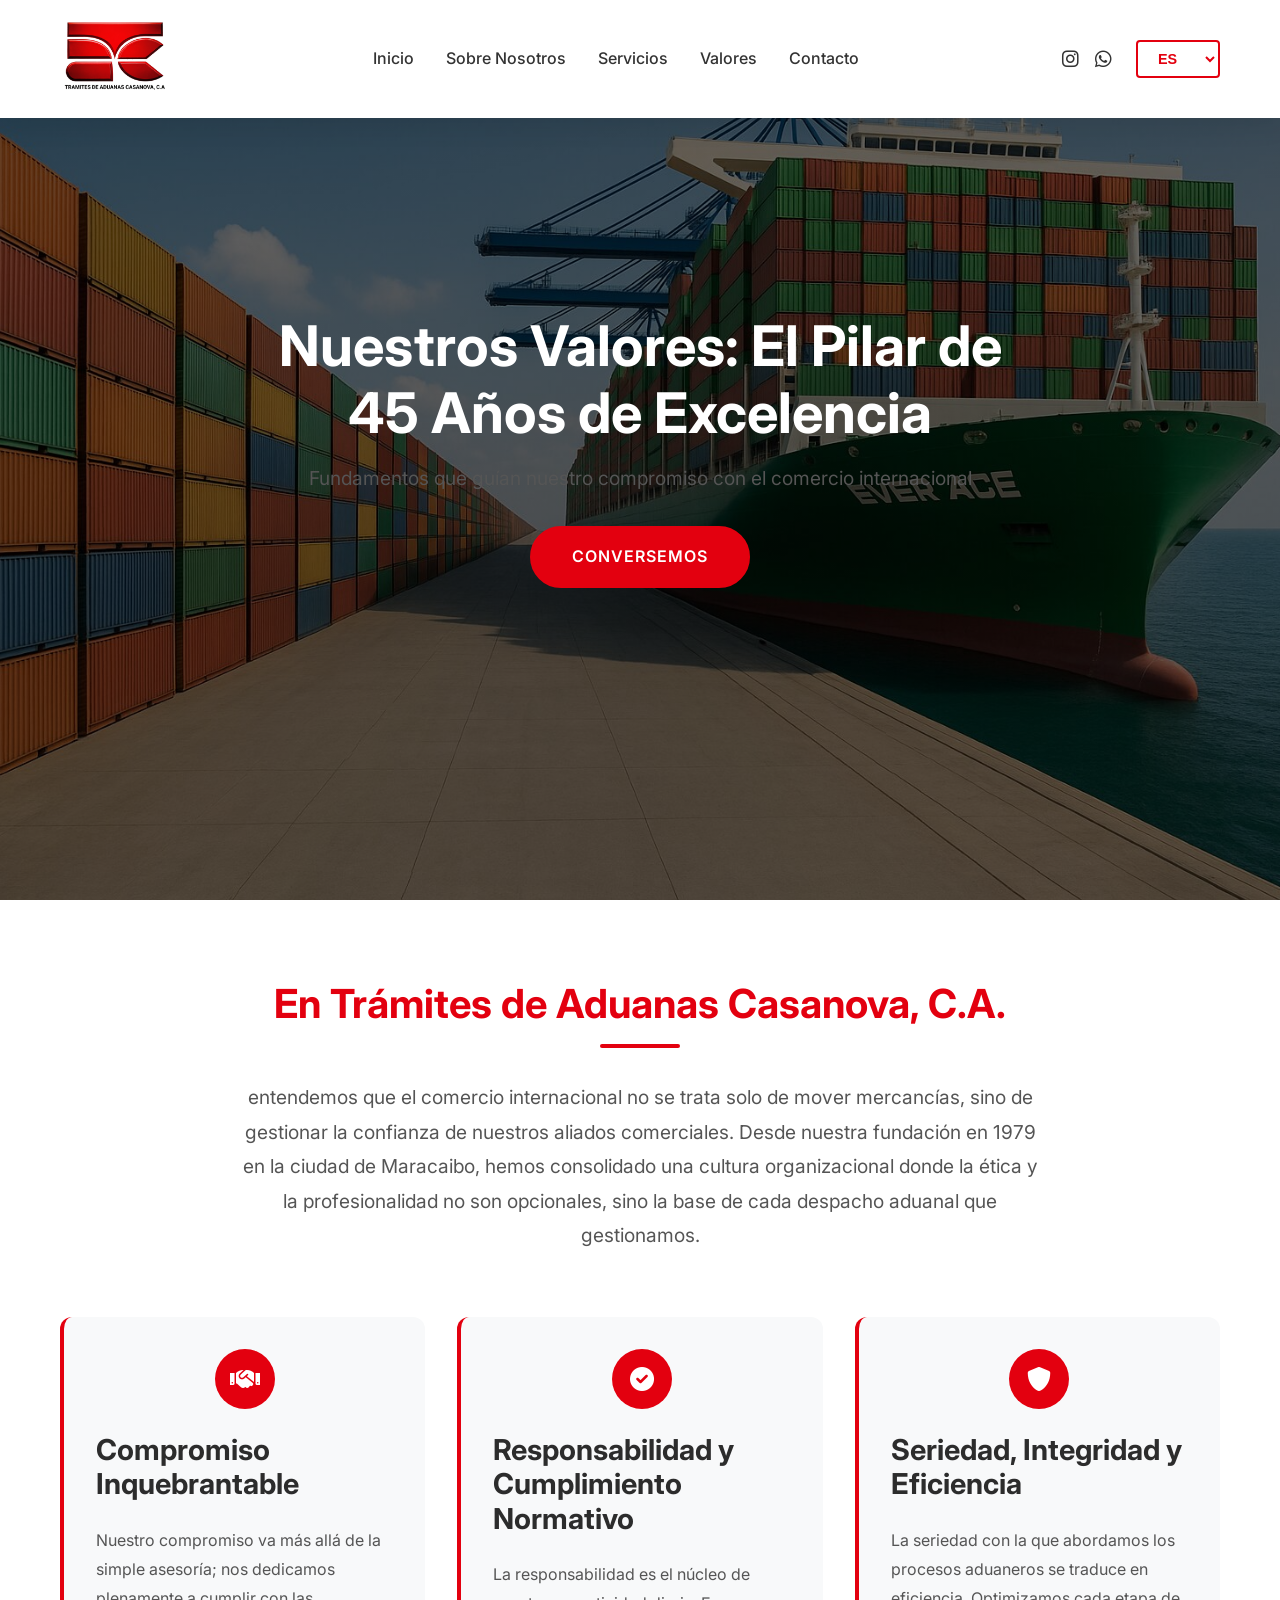
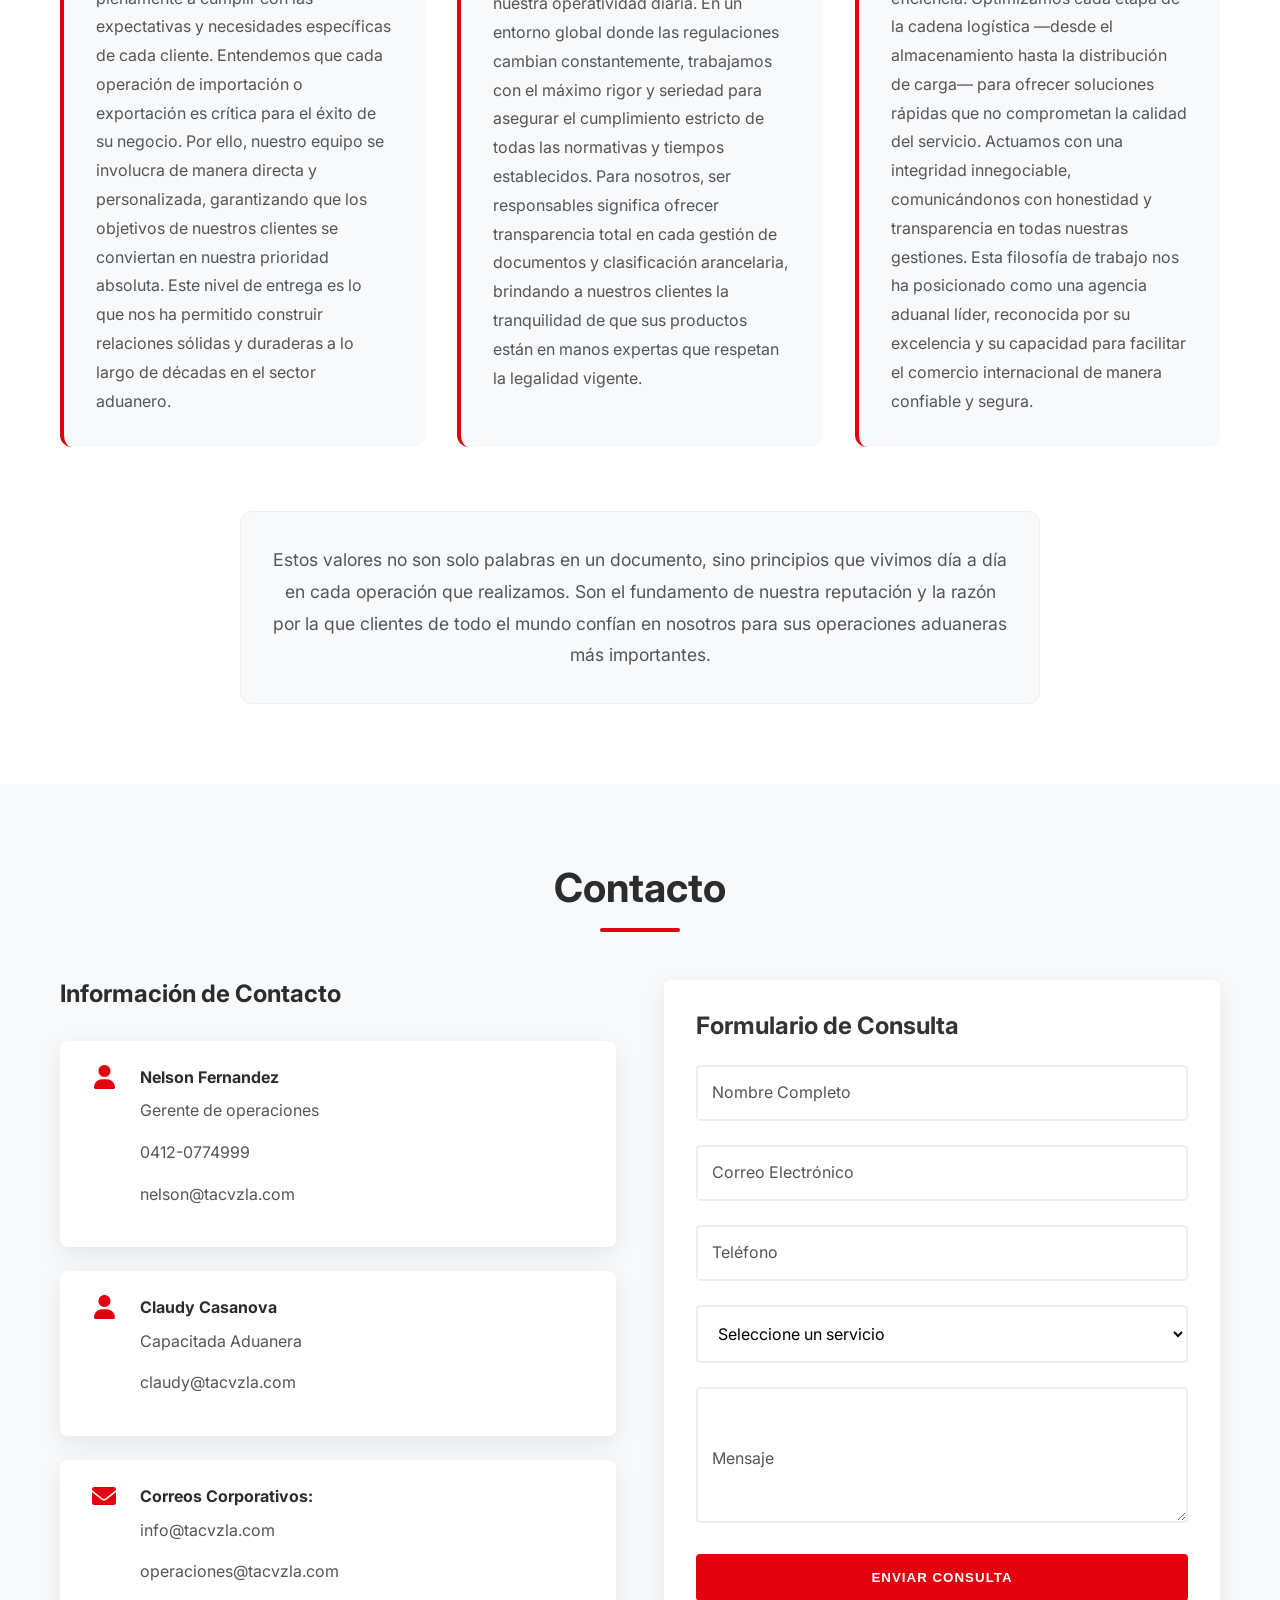
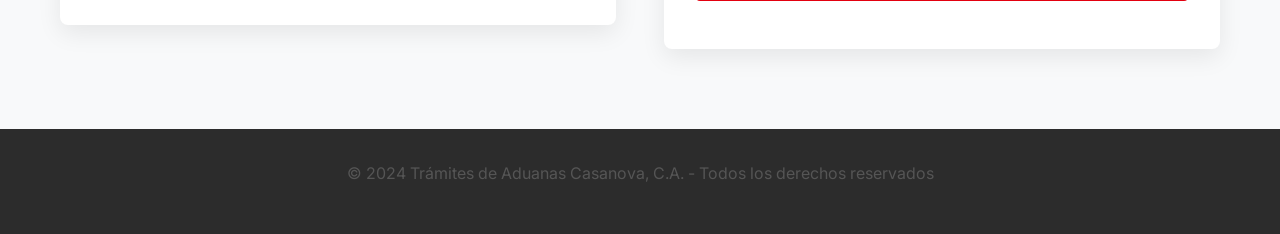
==== commit c84d5c5c: "actualizacion del logo y eliminacion de correos gmail" ====
--- a/valores.html
+++ b/valores.html
@@ -13,7 +13,9 @@
     <header>
         <div class="container">
             <div class="logo">
-                <h1>TACVZLA</h1>
+                <a href="index.html">
+                    <img src="img/fondo04.png" alt="TACVZLA Logo">
+                </a>
             </div>
             <nav>
                 <ul>
@@ -108,7 +110,6 @@
                             <p>Gerente de operaciones</p>
                             <p>0412-0774999</p>
                             <p>nelson@tacvzla.com</p>
-                            <p>nfernandez2727@gmail.com</p>
                         </div>
                     </div>
                     <div class="contact-item">
@@ -117,7 +118,6 @@
                             <strong>Claudy Casanova</strong>
                             <p>Capacitada Aduanera</p>
                             <p>claudy@tacvzla.com</p>
-                            <p>casanovaclaudy@gmail.com</p>
                         </div>
                     </div>
                     <div class="contact-item">
--- a/styles.css
+++ b/styles.css
@@ -98,11 +98,11 @@
     padding: 1rem 20px;
 }
 
-.logo h1 {
-    color: var(--primary-red);
-    font-size: 1.8rem;
-    letter-spacing: 2px;
-    text-transform: uppercase;
+.logo img {
+    height: 78px;
+    width: auto;
+    object-fit: contain;
+    mix-blend-mode: multiply;
 }
 
 nav ul {
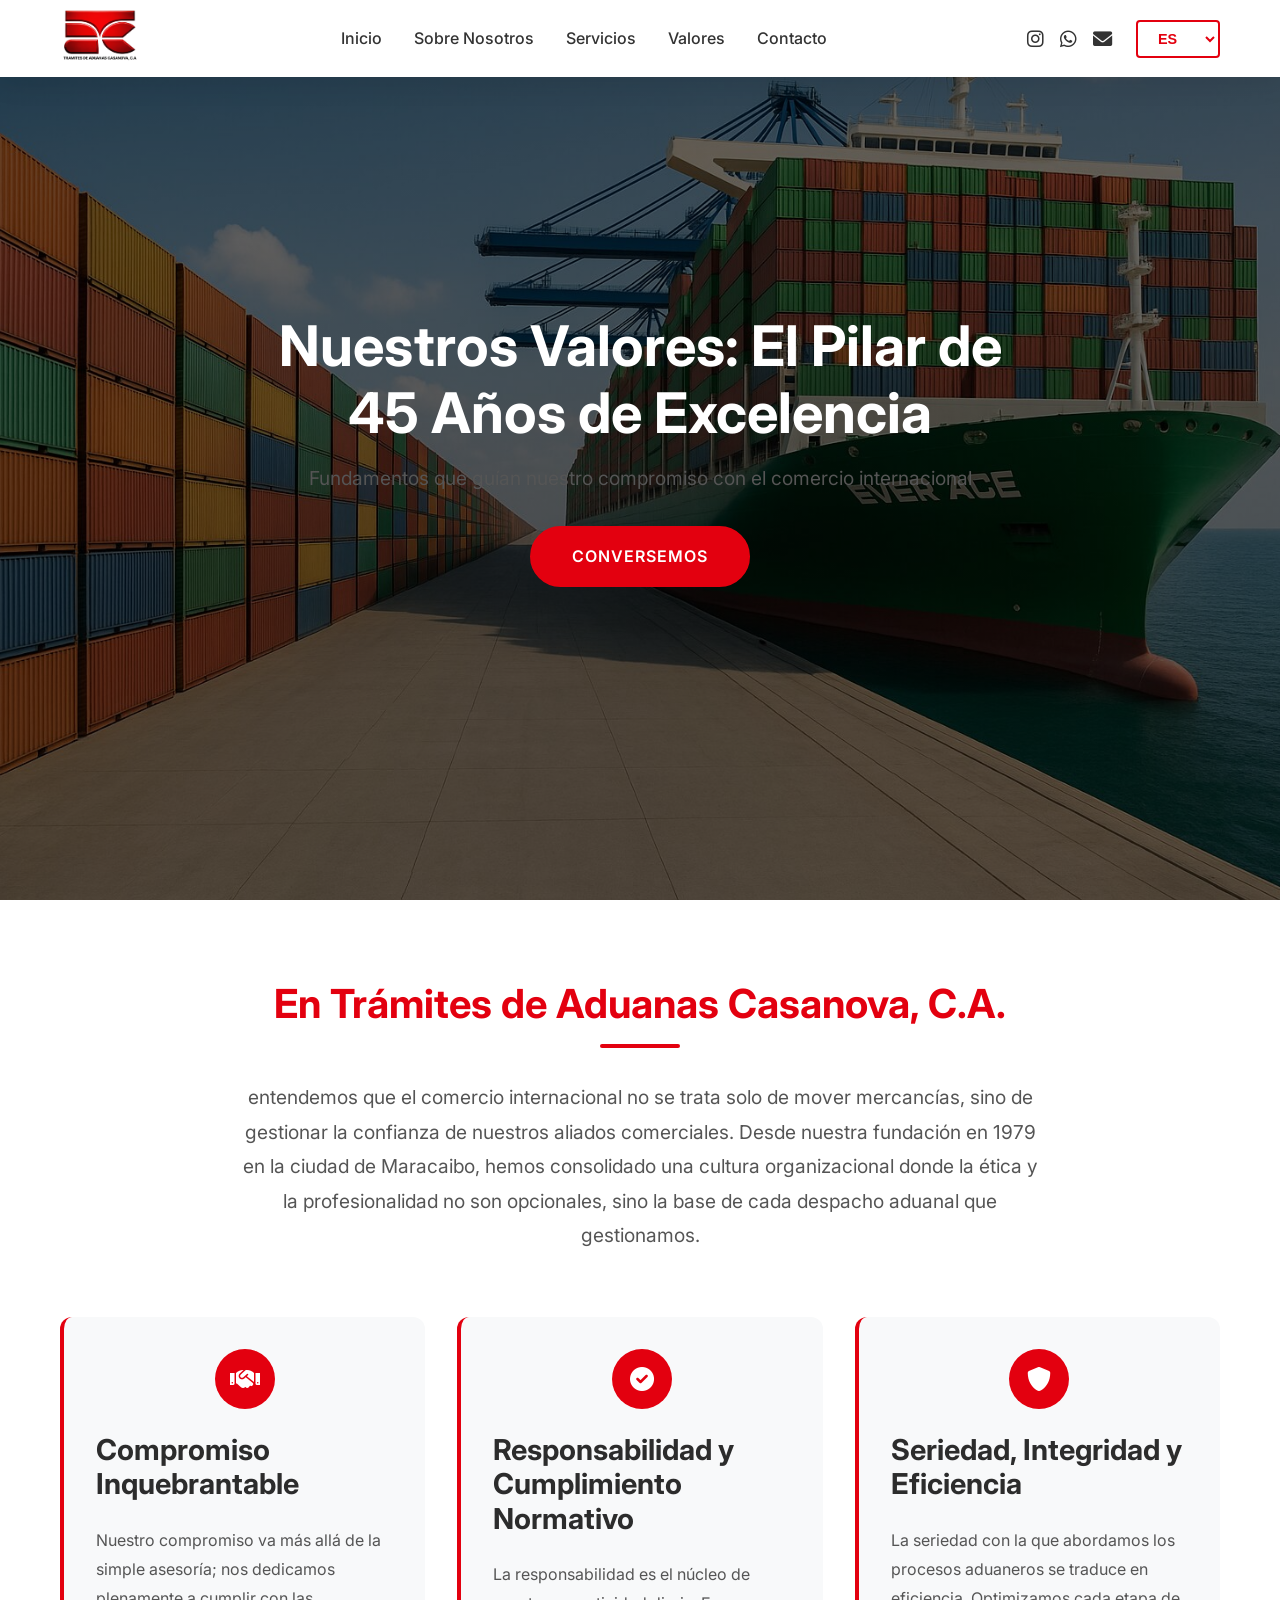
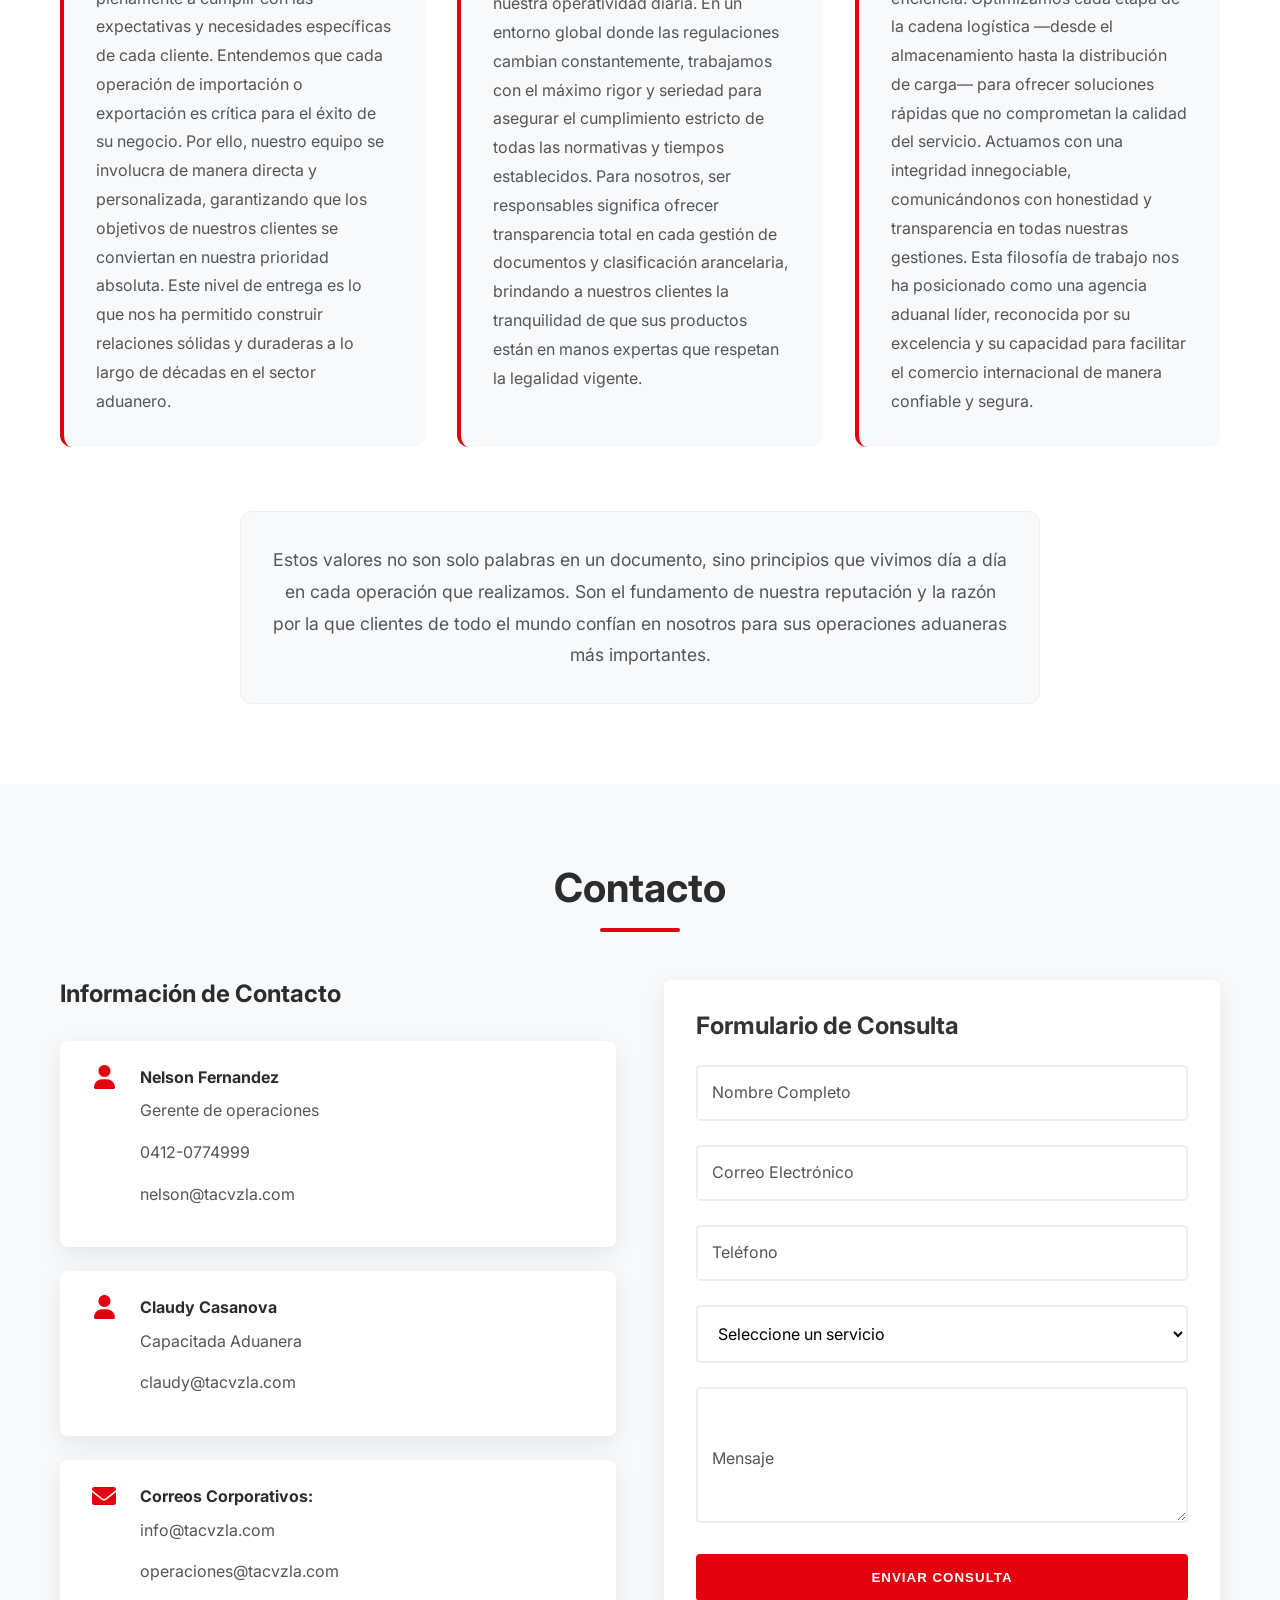
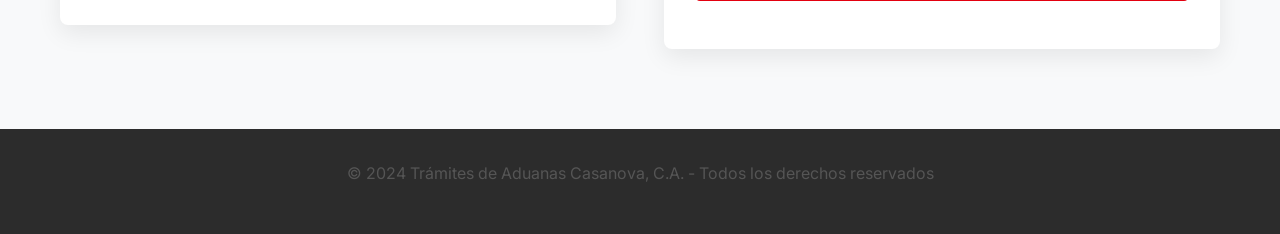
==== commit e61131d5: "icono de email agregado al header" ====
--- a/valores.html
+++ b/valores.html
@@ -30,6 +30,7 @@
                 <div class="social-links">
                     <a href="https://instagram.com/tacvzla" target="_blank" class="social-icon" aria-label="Instagram"><i class="fab fa-instagram"></i></a>
                     <a href="https://wa.me/584120774999" target="_blank" class="social-icon" aria-label="WhatsApp"><i class="fab fa-whatsapp"></i></a>
+                    <a href="mailto:info@tacvzla.com" class="social-icon" aria-label="Email"><i class="fas fa-envelope"></i></a>
                 </div>
                 <div class="language-selector">
                     <select id="language-select">
@@ -46,7 +47,9 @@
     <section id="hero" class="hero">
         <!-- Background image layers for sliding effect -->
         <div class="hero-bg-layer active" style="background-image: url('img/hero01.jpg');"></div>
-        <div class="hero-bg-layer next" style="background-image: url('img/hero02.jpg');"></div>
+        <div class="hero-bg-layer" style="background-image: url('img/hero04.jpg');"></div>
+        <div class="hero-bg-layer" style="background-image: url('img/hero02.jpg');"></div>
+        <div class="hero-bg-layer" style="background-image: url('img/hero05.webp');"></div>
         <div class="hero-bg-layer" style="background-image: url('img/hero03.webp');"></div>
         
         <div class="hero-content">
--- a/styles.css
+++ b/styles.css
@@ -95,11 +95,11 @@
     display: flex;
     justify-content: space-between;
     align-items: center;
-    padding: 1rem 20px;
+    padding: 0.4rem 20px;
 }
 
 .logo img {
-    height: 78px;
+    height: 57px;
     width: auto;
     object-fit: contain;
     mix-blend-mode: multiply;
@@ -307,6 +307,29 @@
     box-shadow: 0 15px 35px rgba(0, 0, 0, 0.1);
 }
 
+.about-card p {
+    color: var(--dark-gray);
+    font-weight: 500;
+}
+
+.history-card {
+    background-image: linear-gradient(rgba(255, 255, 255, 0.60), rgba(255, 255, 255, 0.60)), url('img/aeropuerto.jpg');
+    background-size: cover;
+    background-position: center;
+}
+
+.mission-card {
+    background-image: linear-gradient(rgba(255, 255, 255, 0.60), rgba(255, 255, 255, 0.60)), url('img/mision.jpg');
+    background-size: cover;
+    background-position: center;
+}
+
+.vision-card {
+    background-image: linear-gradient(rgba(255, 255, 255, 0.60), rgba(255, 255, 255, 0.60)), url('img/vision.jpg');
+    background-size: cover;
+    background-position: center;
+}
+
 .card-icon {
     width: 60px;
     height: 60px;
@@ -371,6 +394,27 @@
 .service-card p {
     padding: 1.5rem;
     margin-bottom: 0;
+}
+
+/* Custom styles for expandable service cards */
+.expandable-body {
+    overflow-y: hidden;
+}
+
+.expandable-body.scrollable {
+    overflow-y: auto;
+}
+
+.expandable-card .long-desc {
+    display: none;
+}
+
+.expandable-card.show-long .short-desc {
+    display: none;
+}
+
+.expandable-card.show-long .long-desc {
+    display: block;
 }
 
 /* Values Section */
